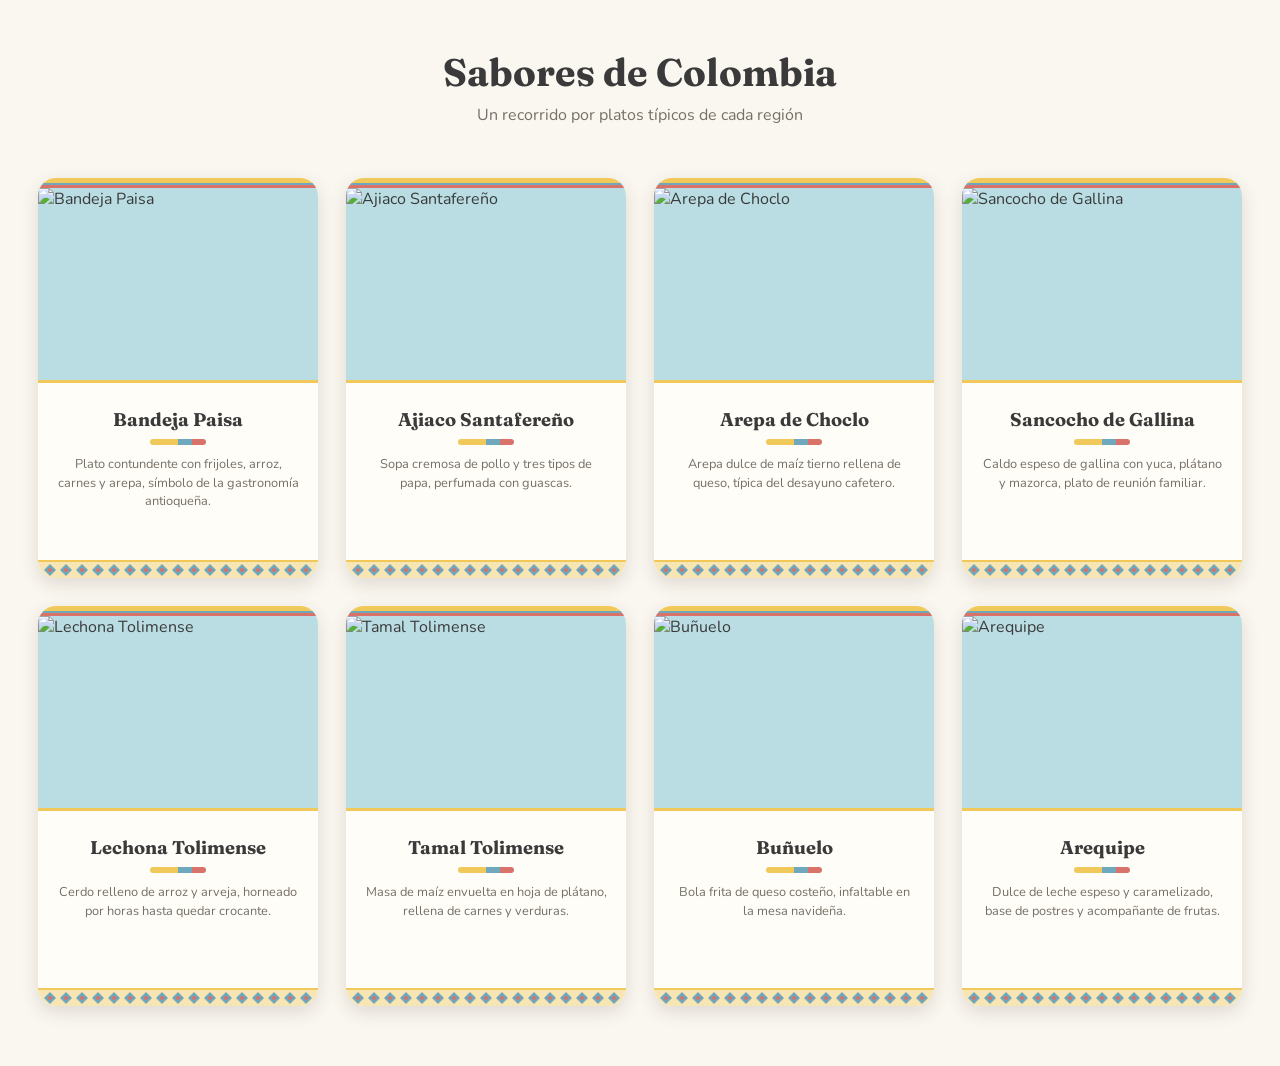
==== clases/arrays/proyectos/index.html @ 024a1388 "Agrega interfaz de gestion CRUD para el proyecto de platos colombianos Separa data.js/script.js, imp" ====
<!DOCTYPE html>
<html lang="es">
<head>
  <meta charset="UTF-8">
  <meta name="viewport" content="width=device-width, initial-scale=1.0">
  <title>Sabores de Colombia</title>
  <link rel="stylesheet" href="style.css">
</head>
<body>

<header class="site-header">
  <h1>Sabores de Colombia</h1>
  <p class="subtitle">Un recorrido por platos típicos de cada región</p>
</header>

<main>
  <div id="inventario"></div>
</main>

<!--
  Esta plantilla NO se muestra en pantalla (así funciona <template>):
  el navegador la guarda lista para clonar pero no la renderiza.
  script.js clona su contenido una vez por cada plato del array y llena
  los elementos .js-* con los datos de ese plato. Por eso acá abajo no
  hay ninguna tarjeta "real" escrita a mano.
-->
<template id="plato-template">
  <article class="food-card">
    <!-- .food-flipper es el que realmente gira (rotateY). Adentro tiene
         dos caras superpuestas: cuando una mira al frente, la otra mira
         "hacia atrás" (por eso food-face--back nace rotada 180°). -->
    <div class="food-flipper">
      <div class="food-face food-face--front">
        <div class="food-img-frame">
          <img class="js-imagen" src="" alt="" />
        </div>

        <!-- La región y si es vegetariano ya no van aquí: se movieron a la
             cara de atrás para que el frente quede limpio (foto + nombre +
             descripción) y el detalle aparezca al girar la tarjeta. -->
        <div class="food-body">
          <h2 class="js-nombre food-nombre"></h2>
          <p class="js-descripcion food-descripcion"></p>
        </div>
      </div>

      <div class="food-face food-face--back">
        <h3 class="js-nombre-back food-back-title"></h3>

        <!-- Los íconos son SVG en línea (no emojis): usan currentColor y
             stroke, así se ven iguales en todos los sistemas y heredan el
             color del contenedor desde el CSS. -->
        <ul class="food-back-list">
          <li class="food-hover-item" aria-label="Tiempo de preparación">
            <span class="food-hover-icon" aria-hidden="true">
              <svg viewBox="0 0 24 24"><circle cx="12" cy="12" r="8.5"/><path d="M12 7.5V12l3 2"/></svg>
            </span>
            <span class="food-hover-text">
              <span class="food-hover-label">Preparación</span>
              <span class="js-tiempo food-hover-value"></span>
            </span>
          </li>

          <li class="food-hover-item" aria-label="Sabores dominantes">
            <span class="food-hover-icon" aria-hidden="true">
              <svg viewBox="0 0 24 24"><ellipse cx="12" cy="8" rx="3.8" ry="5.2"/><path d="M12 13.2V21"/></svg>
            </span>
            <span class="food-hover-text">
              <span class="food-hover-label">Sabores</span>
              <span class="js-sabores food-hover-value"></span>
            </span>
          </li>

          <li class="food-hover-item" aria-label="Región de origen">
            <span class="food-hover-icon" aria-hidden="true">
              <svg viewBox="0 0 24 24"><path d="M12 21s-6.5-5.6-6.5-11a6.5 6.5 0 0 1 13 0c0 5.4-6.5 11-6.5 11z"/><circle cx="12" cy="10" r="2.4"/></svg>
            </span>
            <span class="food-hover-text">
              <span class="food-hover-label">Región</span>
              <span class="js-region food-hover-value"></span>
            </span>
          </li>

          <!-- Este ítem tiene dos íconos (hoja y presa de carne) y el JS deja
               visible solo el que corresponde según esVegetariano. -->
          <li class="js-dieta-item food-hover-item" aria-label="Tipo de plato">
            <span class="food-hover-icon" aria-hidden="true">
              <svg class="js-icono-veg" viewBox="0 0 24 24"><path d="M5 19c0-8.5 5.5-13.5 14-14.5 0 9-5 14.5-13.5 14.5"/><path d="M5 19 13 11"/></svg>
              <svg class="js-icono-carne" viewBox="0 0 24 24" hidden><path d="M15 3.5a5.5 5.5 0 0 1 3.9 9.4l-1.3 1.3-7.8-7.8 1.3-1.3A5.5 5.5 0 0 1 15 3.5z"/><path d="M10.8 12.2 6 17"/><circle cx="4.9" cy="17.6" r="1.4"/><circle cx="6.4" cy="19.1" r="1.4"/></svg>
            </span>
            <span class="food-hover-text">
              <span class="food-hover-label">Tipo de plato</span>
              <span class="js-dieta food-hover-value"></span>
            </span>
          </li>
        </ul>
      </div>
    </div>
  </article>
</template>

<!--
  Modal de detalle: arranca oculto con el atributo hidden. script.js le saca
  ese atributo al hacer clic en una tarjeta y lo vuelve a poner al cerrar.
  Vive fuera de #inventario porque es un solo modal compartido por todas las
  tarjetas, no uno por plato.
-->
<div id="modal-plato" class="modal-overlay" hidden>
  <div class="modal-caja" role="dialog" aria-modal="true" aria-labelledby="modal-nombre">
    <button id="modal-cerrar" class="modal-cerrar" aria-label="Cerrar">✕</button>

    <img id="modal-imagen" class="modal-imagen" src="" alt="">

    <div class="modal-contenido">
      <h2 id="modal-nombre" class="modal-nombre"></h2>

      <dl class="modal-detalles">
        <div class="modal-detalle-item">
          <dt>Región</dt>
          <dd id="modal-region"></dd>
        </div>
        <div class="modal-detalle-item">
          <dt>Tiempo de preparación</dt>
          <dd id="modal-tiempo"></dd>
        </div>
        <div class="modal-detalle-item">
          <dt>Tipo de plato</dt>
          <dd id="modal-dieta"></dd>
        </div>
        <div class="modal-detalle-item">
          <dt>Sabores dominantes</dt>
          <dd id="modal-sabores"></dd>
        </div>
      </dl>

      <p id="modal-descripcion" class="modal-descripcion"></p>
    </div>
  </div>
</div>

<script src="data.js"></script>
<script src="script.js"></script>
</body>
</html>
---- clases/arrays/proyectos/style.css ----
@import url('https://fonts.googleapis.com/css2?family=Fraunces:wght@600;700&family=Nunito:wght@400;600&display=swap');

* {
  margin: 0;
  padding: 0;
  box-sizing: border-box;
}

:root {
  --amarillo-pastel: #f7e6b4;
  --azul-pastel: #b9dde3;
  --rojo-pastel: #f2c2bd;
  --crema: #faf7f0;
  --texto: #3a3a3a;
  --texto-suave: #767066;

  /* Versiones un poco más intensas de los mismos tres colores: los pasteles
     puros casi no se distinguen en franjas delgadas, y la decoración de la
     bandera necesita contraste para reconocerse. */
  --amarillo: #f0c95a;
  --azul: #6fa8bd;
  --rojo: #d9736a;

  /* Fondo de la cara de atrás: un azul-gris muy oscuro (en vez del gris
     neutro anterior) para que los pasteles resalten y se sienta más cálido. */
  --noche: #2f3e46;
}

body {
  font-family: 'Nunito', 'Segoe UI', Arial, sans-serif;
  background-color: var(--crema);
  color: var(--texto);
  min-height: 100vh;
}

/* Header */
.site-header {
  text-align: center;
  padding: 48px 20px 32px;
}

.site-header h1 {
  font-family: 'Fraunces', serif;
  font-size: 2.4rem;
  color: var(--texto);
}

.site-header .subtitle {
  margin-top: 8px;
  font-size: 1rem;
  color: var(--texto-suave);
}

/* Contenido principal */
main {
  padding: 20px 20px 60px;
}

#inventario {
  display: flex;
  justify-content: center;
  flex-wrap: wrap;
  gap: 28px;
}

/* ===== Carta con giro 3D =====
   .food-card necesita un alto fijo: al girar en el eje Y, las dos caras
   quedan superpuestas (position: absolute cada una), así que algo tiene
   que decirle al contenedor cuánto mide — si no, colapsaría a 0px.
   perspective es la "distancia de la cámara" al plano de la tarjeta:
   sin ella, el giro se vería aplastado en vez de tridimensional. */
.food-card {
  width: 280px;
  height: 400px;
  perspective: 1200px;
}

/* Este es el elemento que realmente rota. transform-style: preserve-3d
   le dice al navegador que respete la profundidad 3D de sus hijos (las
   dos caras) en vez de aplanarlos sobre el plano de la pantalla. */
.food-flipper {
  position: relative;
  width: 100%;
  height: 100%;
  transition: transform 0.6s cubic-bezier(0.4, 0.2, 0.2, 1);
  transform-style: preserve-3d;
}

/* Al hacer hover sobre la carta, giramos el flipper 180° sobre el eje Y
   (como si fuera una moneda parada girando). Las dos caras van pegadas
   a este mismo elemento, así que giran juntas. */
.food-card:hover .food-flipper {
  transform: rotateY(180deg);
}

/* Ambas caras ocupan exactamente el mismo espacio (inset: 0 sobre el
   flipper, que mide 100% x 100%). backface-visibility: hidden es la
   clave: sin esto, verías la cara de atrás "en espejo" transparentándose
   sobre la de adelante en vez de que una tape a la otra. */
.food-face {
  position: absolute;
  inset: 0;
  border-radius: 18px;
  overflow: hidden;
  backface-visibility: hidden;
  box-shadow: 0 6px 18px rgba(58, 45, 30, 0.14);
}

/* ----- Decoración compartida por las dos caras -----
   Se hace con ::before y ::after (no con elementos extra en el HTML) porque
   es puro adorno: no aporta contenido y así el template queda limpio.

   ::before  = franja tricolor arriba, con las proporciones de la bandera
               de Colombia (amarillo el doble de alto que azul y rojo).
   ::after   = cenefa de rombos abajo, inspirada en el tejido de las
               mochilas wayuu. Es un SVG en data URI repetido en horizontal. */
.food-face::before {
  content: "";
  position: absolute;
  top: 0;
  left: 0;
  right: 0;
  height: 10px;
  background: linear-gradient(
    to bottom,
    var(--amarillo) 0 50%,
    var(--azul) 50% 75%,
    var(--rojo) 75% 100%
  );
  z-index: 2;
}

.food-face::after {
  content: "";
  position: absolute;
  left: 0;
  right: 0;
  bottom: 0;
  height: 16px;
  background-color: var(--amarillo-pastel);
  background-image: url("data:image/svg+xml,%3Csvg xmlns='http://www.w3.org/2000/svg' width='16' height='16' viewBox='0 0 16 16'%3E%3Cpath d='M8 2 14 8 8 14 2 8Z' fill='%236fa8bd'/%3E%3Cpath d='M8 5.5 10.5 8 8 10.5 5.5 8Z' fill='%23d9736a'/%3E%3C/svg%3E");
  background-repeat: repeat-x;
  background-position: center;
  border-top: 2px solid var(--amarillo);
  z-index: 2;
}

/* ----- Cara de adelante ----- */
.food-face--front {
  background: #fffdf8;
  display: flex;
  flex-direction: column;
}

/* Esta cara nace ya rotada 180° — por eso al inicio no se ve (queda
   mirando "hacia atrás"). Cuando el flipper gira 180°, esta rotación se
   cancela con la del flipper y queda mirando al frente. */
.food-face--back {
  background:
    radial-gradient(circle at 85% 12%, rgba(240, 201, 90, 0.16), transparent 45%),
    var(--noche);
  color: #fff;
  transform: rotateY(180deg);
  padding: 30px 22px 30px;
  display: flex;
  flex-direction: column;
  gap: 12px;
}

/* Imagen: el marco tiene un borde inferior en amarillo para separar la foto
   del cuerpo sin usar una línea gris genérica. */
.food-img-frame {
  flex-shrink: 0; /* la foto mantiene su alto; el cuerpo es el que se reparte el resto */
  height: 195px;
  margin-top: 10px; /* deja libre la franja tricolor de arriba */
  background: var(--azul-pastel);
  overflow: hidden;
  border-bottom: 3px solid var(--amarillo);
}

.food-img-frame img {
  width: 100%;
  height: 100%;
  object-fit: cover;
  display: block;
}

/* Cuerpo del frente. flex: 1 le da todo el alto que sobra debajo de la foto.
   El texto arranca siempre a la misma distancia (padding-top) en vez de
   centrarse en vertical: si se centrara, las descripciones más cortas
   subirían y las largas bajarían, y los títulos de una misma fila
   quedarían a alturas distintas. Así todos los nombres se alinean y el
   texto queda un poco más abajo, lejos de la foto. El padding inferior deja
   libre la cenefa (16px). */
.food-body {
  flex: 1;
  padding: 26px 18px 26px;
  text-align: center;
}

/* Nombre con un pequeño rombo decorativo debajo, en los tres colores. */
.food-nombre {
  font-family: 'Fraunces', serif;
  font-size: 1.15rem;
  font-weight: 700;
  line-height: 1.2;
  color: var(--texto);
}

.food-nombre::after {
  content: "";
  display: block;
  width: 56px;
  height: 6px;
  margin: 8px auto 10px;
  background: linear-gradient(
    to right,
    var(--amarillo) 0 50%,
    var(--azul) 50% 75%,
    var(--rojo) 75% 100%
  );
  border-radius: 3px;
}

.food-descripcion {
  font-size: 0.8rem;
  color: var(--texto-suave);
  line-height: 1.45;
}

/* ----- Cara de atrás ----- */
.food-back-title {
  font-family: 'Fraunces', serif;
  font-size: 1.1rem;
  font-weight: 600;
  text-align: center;
  color: var(--amarillo-pastel);
  padding-bottom: 12px;
  border-bottom: 1px solid rgba(255, 255, 255, 0.16);
}

.food-back-list {
  list-style: none;
  display: flex;
  flex-direction: column;
  gap: 19px;
  margin-top: 10px;
}

.food-hover-item {
  display: flex;
  align-items: center;
  gap: 12px;
}

/* Círculo con el ícono SVG dentro. Cada ítem usa un color pastel distinto
   (amarillo, azul, amarillo, azul) y solo "carne" cambia a rojo. */
.food-hover-icon {
  flex-shrink: 0;
  width: 38px;
  height: 38px;
  border-radius: 50%;
  display: grid;
  place-items: center;
  background: var(--azul-pastel);
  color: var(--noche);
}

.food-hover-item:nth-child(odd) .food-hover-icon {
  background: var(--amarillo-pastel);
}

/* El JS agrega esta clase solo cuando esVegetariano es false — es la parte
   visual del dato booleano: azul cuando es vegetariano, rojo con carne. */
.food-hover-item--carne .food-hover-icon {
  background: var(--rojo-pastel);
}

/* Los SVG heredan el color del círculo (currentColor) y se dibujan solo con
   trazo, sin relleno, para que se vean finos y elegantes. */
.food-hover-icon svg {
  width: 20px;
  height: 20px;
  fill: none;
  stroke: currentColor;
  stroke-width: 1.7;
  stroke-linecap: round;
  stroke-linejoin: round;
}

/* El atributo hidden solo oculta por sí solo a los elementos HTML; los <svg>
   no lo respetan. Por eso esta regla es necesaria: sin ella se verían la hoja
   y la presa de carne a la vez en todas las tarjetas. */
.food-hover-icon svg[hidden] {
  display: none;
}

.food-hover-text {
  display: flex;
  flex-direction: column;
  gap: 2px;
  line-height: 1.25;
}

.food-hover-label {
  font-size: 0.62rem;
  letter-spacing: 0.1em;
  text-transform: uppercase;
  color: rgba(255, 255, 255, 0.55);
}

.food-hover-value {
  font-size: 0.9rem;
  font-weight: 600;
}

/* =====================================================
   Responsive — 3 breakpoints: desktop (base), tablet, mobile
   Desktop: estilos base de arriba (> 1024px)
   Tablet:  hasta 1024px  → cartas un poco más chicas, mismo grid
   Mobile:  hasta 600px   → una sola columna
   ===================================================== */

/* Tablet */
@media (max-width: 1024px) {
  main {
    padding: 16px 16px 48px;
  }

  #inventario {
    gap: 20px;
  }

  .food-card {
    width: 240px;
    height: 370px;
  }

  .food-img-frame {
    height: 160px;
  }

  .food-face--back {
    padding: 26px 18px 26px;
    gap: 10px;
  }

  .food-back-list {
    gap: 15px;
  }
}

/* Mobile */
@media (max-width: 600px) {
  .site-header {
    padding: 32px 16px 24px;
  }

  .site-header h1 {
    font-size: 1.9rem;
  }

  #inventario {
    flex-direction: column;
    align-items: center;
  }

  .food-card {
    width: 100%;
    max-width: 320px;
    height: 390px;
  }

  .food-img-frame {
    height: 200px;
  }

  .food-back-list {
    gap: 19px;
  }
}

/* =====================================================
   Modal de detalle (index.html)
   ===================================================== */
.modal-overlay {
  position: fixed;
  inset: 0;
  background: rgba(0, 0, 0, 0.55);
  display: flex;
  align-items: center;
  justify-content: center;
  padding: 20px;
  z-index: 10;
}

/* Un solo selector [hidden] alcanza para ocultar el modal entero: no hace
   falta una clase aparte, el atributo hidden nativo de HTML ya lo saca del
   flujo (display: none automático). Acá solo se pisa el display para que,
   cuando NO tenga hidden, se comporte como flex y no como bloque. */
.modal-overlay[hidden] {
  display: none;
}

.modal-caja {
  position: relative;
  background: #fffdf8;
  border-radius: 18px;
  max-width: 480px;
  width: 100%;
  max-height: 85vh;
  overflow-y: auto;
  box-shadow: 0 20px 40px rgba(0, 0, 0, 0.25);
}

/* Botón de cerrar en la esquina superior derecha, flotando sobre la imagen
   (position: absolute respecto de .modal-caja, que es position: relative). */
.modal-cerrar {
  position: absolute;
  top: 12px;
  right: 12px;
  width: 34px;
  height: 34px;
  border: none;
  border-radius: 50%;
  background: rgba(0, 0, 0, 0.55);
  color: #fff;
  font-size: 1rem;
  line-height: 1;
  cursor: pointer;
  z-index: 1;
}

.modal-cerrar:hover {
  background: rgba(0, 0, 0, 0.75);
}

.modal-imagen {
  width: 100%;
  height: 220px;
  object-fit: cover;
  display: block;
}

.modal-contenido {
  padding: 22px 24px 26px;
}

.modal-nombre {
  font-family: 'Fraunces', serif;
  font-size: 1.4rem;
  margin-bottom: 14px;
}

.modal-detalles {
  display: grid;
  grid-template-columns: 1fr 1fr;
  gap: 14px;
  margin-bottom: 16px;
}

.modal-detalle-item dt {
  font-size: 0.68rem;
  letter-spacing: 0.08em;
  text-transform: uppercase;
  color: var(--texto-suave);
  margin-bottom: 2px;
}

.modal-detalle-item dd {
  font-size: 0.92rem;
  font-weight: 600;
}

.modal-descripcion {
  font-size: 0.9rem;
  line-height: 1.5;
  color: var(--texto-suave);
  border-top: 1px solid #ece6d8;
  padding-top: 14px;
}

/* =====================================================
   Página de gestión (gestion.html)
   ===================================================== */
.gestion-layout {
  display: grid;
  grid-template-columns: 220px 1fr;
  gap: 24px;
  max-width: 1100px;
  margin: 0 auto;
  padding: 0 20px 60px;
}

.gestion-aside {
  background: var(--noche);
  border-radius: 14px;
  padding: 16px 12px;
  align-self: start;
}

.gestion-menu {
  list-style: none;
  display: flex;
  flex-direction: column;
  gap: 6px;
}

.gestion-menu a {
  display: block;
  padding: 10px 14px;
  border-radius: 8px;
  color: #fff;
  text-decoration: none;
  font-weight: 600;
}

.gestion-menu a:hover {
  background: rgba(255, 255, 255, 0.12);
}

.gestion-main {
  background: #fffdf8;
  border-radius: 14px;
  padding: 24px;
  box-shadow: 0 6px 18px rgba(58, 45, 30, 0.1);
}

.gestion-main h2 {
  font-family: 'Fraunces', serif;
  margin-bottom: 16px;
}

/* Solo se ve el panel cuyo id está en la URL (#crear, #editar...).
   Si no hay ninguno elegido, se muestra "listar" por defecto. */
.gestion-panel {
  display: none;
}

.gestion-panel:target,
.gestion-main:not(:has(.gestion-panel:target)) #listar {
  display: block;
}

.gestion-form {
  display: flex;
  flex-direction: column;
  gap: 14px;
  max-width: 480px;
}

.gestion-form label {
  display: flex;
  flex-direction: column;
  gap: 4px;
  font-size: 0.9rem;
  font-weight: 600;
}

.gestion-form .gestion-check {
  flex-direction: row;
  align-items: center;
  gap: 8px;
}

.gestion-form input,
.gestion-form select,
.gestion-form textarea {
  font: inherit;
  font-weight: 400;
  padding: 8px 10px;
  border: 1px solid #d8d2c4;
  border-radius: 8px;
  background: #fff;
}

.gestion-form button {
  align-self: flex-start;
  font: inherit;
  font-weight: 600;
  padding: 10px 18px;
  border: none;
  border-radius: 8px;
  background: var(--azul);
  color: #fff;
  cursor: pointer;
}

.gestion-form .gestion-btn-peligro {
  background: var(--rojo);
}

.gestion-tabla {
  width: 100%;
  border-collapse: collapse;
  font-size: 0.9rem;
}

.gestion-tabla th,
.gestion-tabla td {
  text-align: left;
  padding: 10px;
  border-bottom: 1px solid #ece6d8;
}

.gestion-tabla th {
  background: var(--amarillo-pastel);
}

/* En pantallas chicas el aside pasa arriba del contenido. */
@media (max-width: 700px) {
  .gestion-layout {
    grid-template-columns: 1fr;
  }

  .gestion-main {
    overflow-x: auto;
  }
}

/* ----- Panel de login ----- */
.login-panel {
  display: flex;
  justify-content: center;
  padding: 40px 20px 60px;
}

.login-form {
  width: 100%;
  max-width: 320px;
  background: #fffdf8;
  border-radius: 14px;
  padding: 28px 24px;
  box-shadow: 0 6px 18px rgba(58, 45, 30, 0.1);
}

.login-form h2 {
  font-family: 'Fraunces', serif;
  margin-bottom: 6px;
}

.login-error {
  color: var(--rojo);
  font-size: 0.85rem;
  font-weight: 600;
}
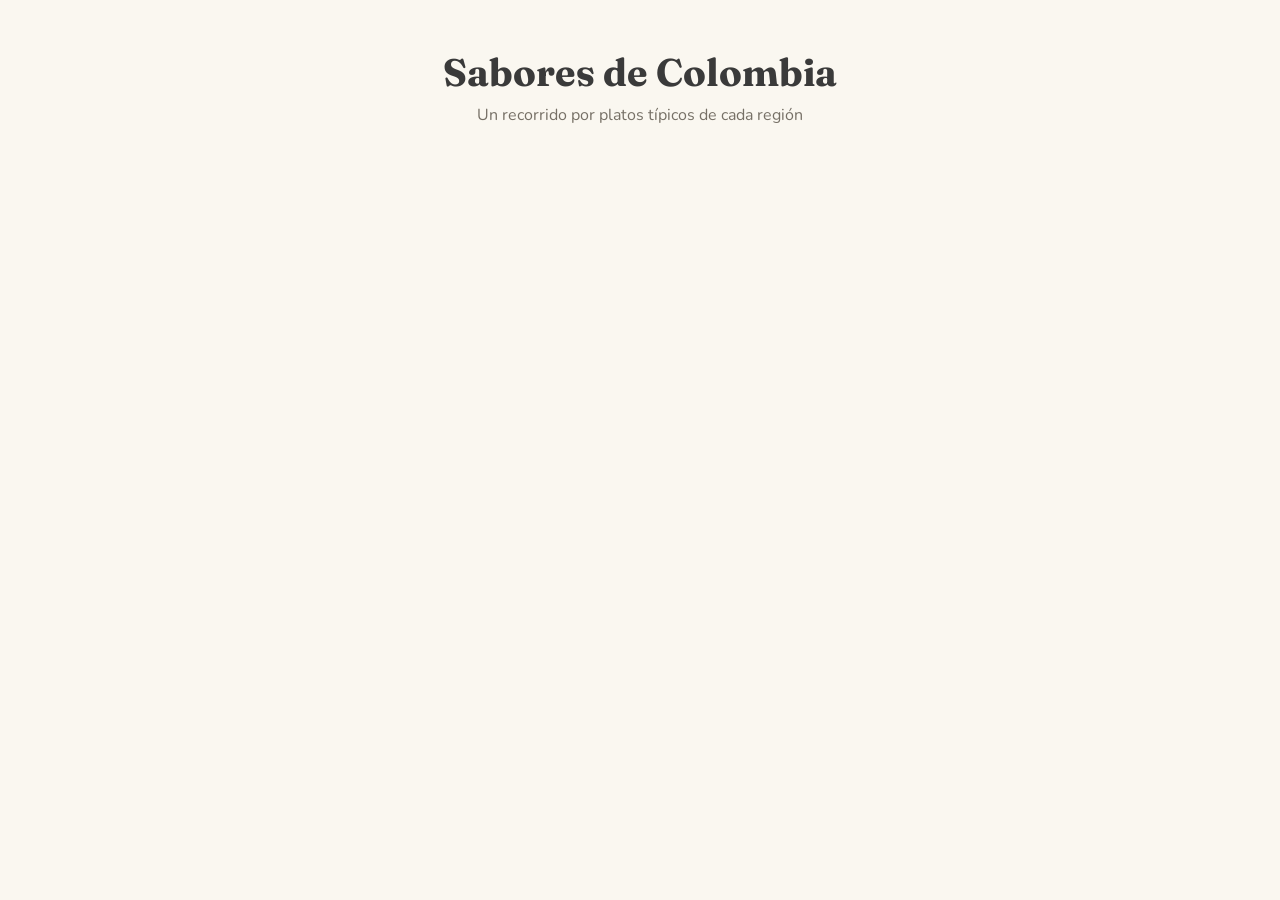
==== commit 5b4a7735: "Migra la vitrina y la gestion de platos a Supabase (semana 11, 5.5) - script.js: pinta las tarjetas " ====
--- a/clases/arrays/proyectos/index.html
+++ b/clases/arrays/proyectos/index.html
@@ -138,7 +138,10 @@
   </div>
 </div>
 
-<script src="data.js"></script>
+<!-- Supabase (guía semana 11, 4.2): el CDN crea el global "supabase"; va antes de cualquier script propio -->
+<script src="https://cdn.jsdelivr.net/npm/@supabase/supabase-js@2"></script>
+<script src="js/supabaseClient.js"></script>
+<script src="js/crudPlatos.js"></script>
 <script src="script.js"></script>
 </body>
 </html>
--- a/clases/arrays/proyectos/style.css
+++ b/clases/arrays/proyectos/style.css
@@ -644,3 +644,13 @@
   font-size: 0.85rem;
   font-weight: 600;
 }
+
+/* Tabla de jugadores: scroll horizontal si no cabe y hash en monoespaciada */
+.gestion-tabla-scroll {
+  overflow-x: auto;
+}
+
+.gestion-hash {
+  font-family: monospace;
+  color: var(--texto-suave);
+}
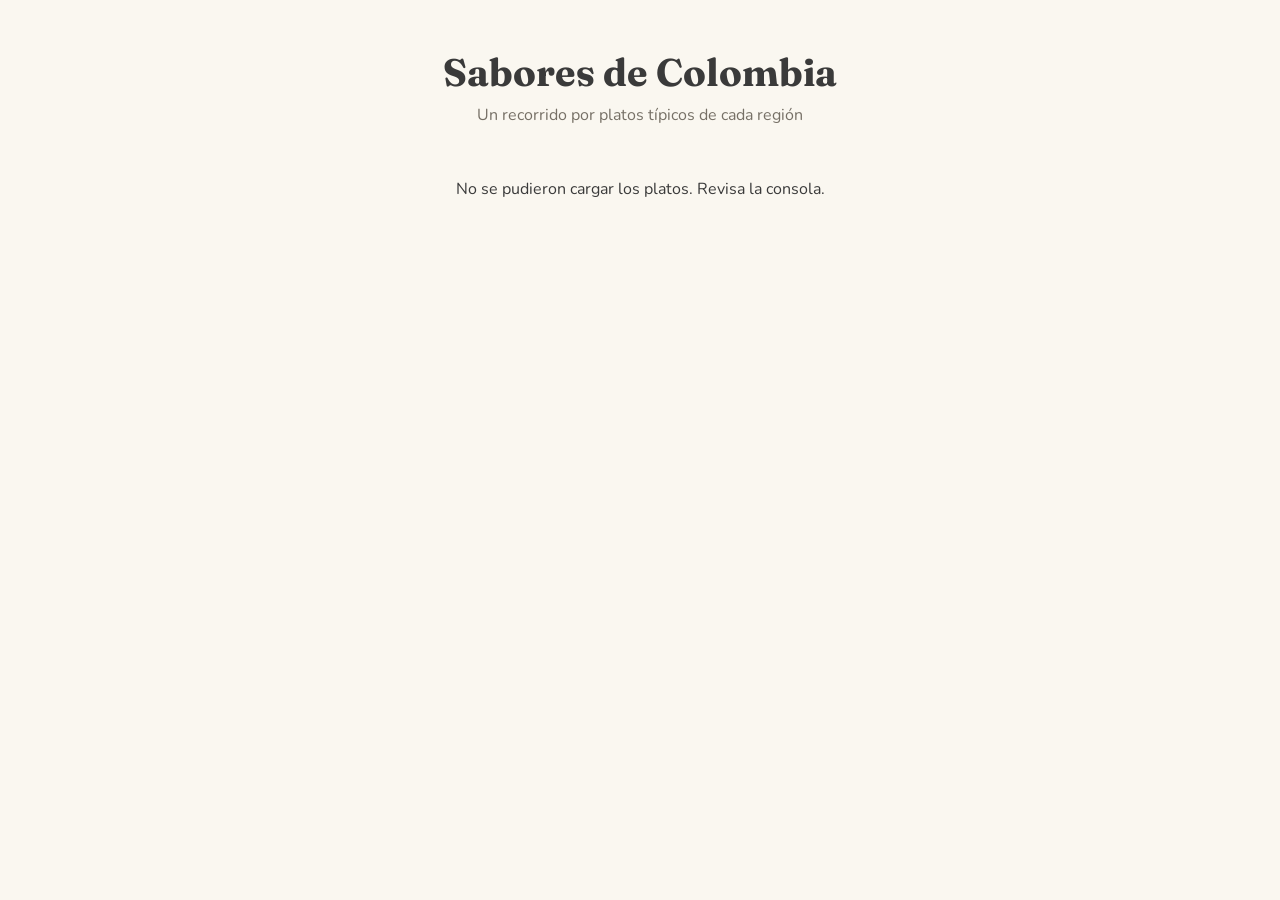
==== commit 99c5f277: "Aplica el patron de Samu a la gestion de platos (semana 11) - js/datos.js: objeto Datos (listar/obte" ====
--- a/clases/arrays/proyectos/index.html
+++ b/clases/arrays/proyectos/index.html
@@ -141,7 +141,7 @@
 <!-- Supabase (guía semana 11, 4.2): el CDN crea el global "supabase"; va antes de cualquier script propio -->
 <script src="https://cdn.jsdelivr.net/npm/@supabase/supabase-js@2"></script>
 <script src="js/supabaseClient.js"></script>
-<script src="js/crudPlatos.js"></script>
+<script src="js/datos.js"></script>
 <script src="script.js"></script>
 </body>
 </html>
--- a/clases/arrays/proyectos/style.css
+++ b/clases/arrays/proyectos/style.css
@@ -654,3 +654,83 @@
   font-family: monospace;
   color: var(--texto-suave);
 }
+
+/* ----- Gestión: buscador, estado de conexión, mensajes y acciones ----- */
+.gestion-barra {
+  display: flex;
+  flex-wrap: wrap;
+  align-items: center;
+  justify-content: space-between;
+  gap: 12px;
+}
+
+.gestion-barra input[type="search"] {
+  flex: 1 1 220px;
+  max-width: 340px;
+  padding: 8px 10px;
+  border: 1px solid var(--azul-pastel);
+  border-radius: 6px;
+  font: inherit;
+}
+
+.estado {
+  display: inline-block;
+  margin-top: 8px;
+  padding: 3px 10px;
+  border-radius: 999px;
+  font-size: 0.85rem;
+  background: var(--amarillo-pastel);
+  color: var(--texto);
+}
+
+.estado.conectado { background: #cfe8d5; }
+.estado.error { background: var(--rojo-pastel); }
+
+.mensaje {
+  position: fixed;
+  right: 16px;
+  bottom: 16px;
+  max-width: 320px;
+  padding: 12px 16px;
+  border-radius: 8px;
+  background: var(--noche);
+  color: #fff;
+  box-shadow: 0 4px 14px rgba(0, 0, 0, 0.2);
+  z-index: 50;
+}
+
+.mensaje[hidden] { display: none; }
+.mensaje.error { background: var(--rojo); }
+
+.celda-acciones { white-space: nowrap; }
+
+.celda-acciones button {
+  padding: 4px 10px;
+  margin-right: 4px;
+  border: 0;
+  border-radius: 6px;
+  background: var(--azul);
+  color: #fff;
+  font: inherit;
+  cursor: pointer;
+}
+
+.celda-acciones .gestion-btn-peligro { background: var(--rojo); }
+
+.gestion-form .gestion-btn-secundario {
+  background: transparent;
+  color: var(--texto);
+  border: 1px solid var(--texto-suave);
+}
+
+.vacio {
+  text-align: center;
+  color: var(--texto-suave);
+}
+
+/* display:grid / flex anulan el atributo hidden: sin esto el panel de gestión
+   se veía aunque no se hubiera iniciado sesión. */
+.gestion-layout[hidden],
+.login-panel[hidden] {
+  display: none;
+}
